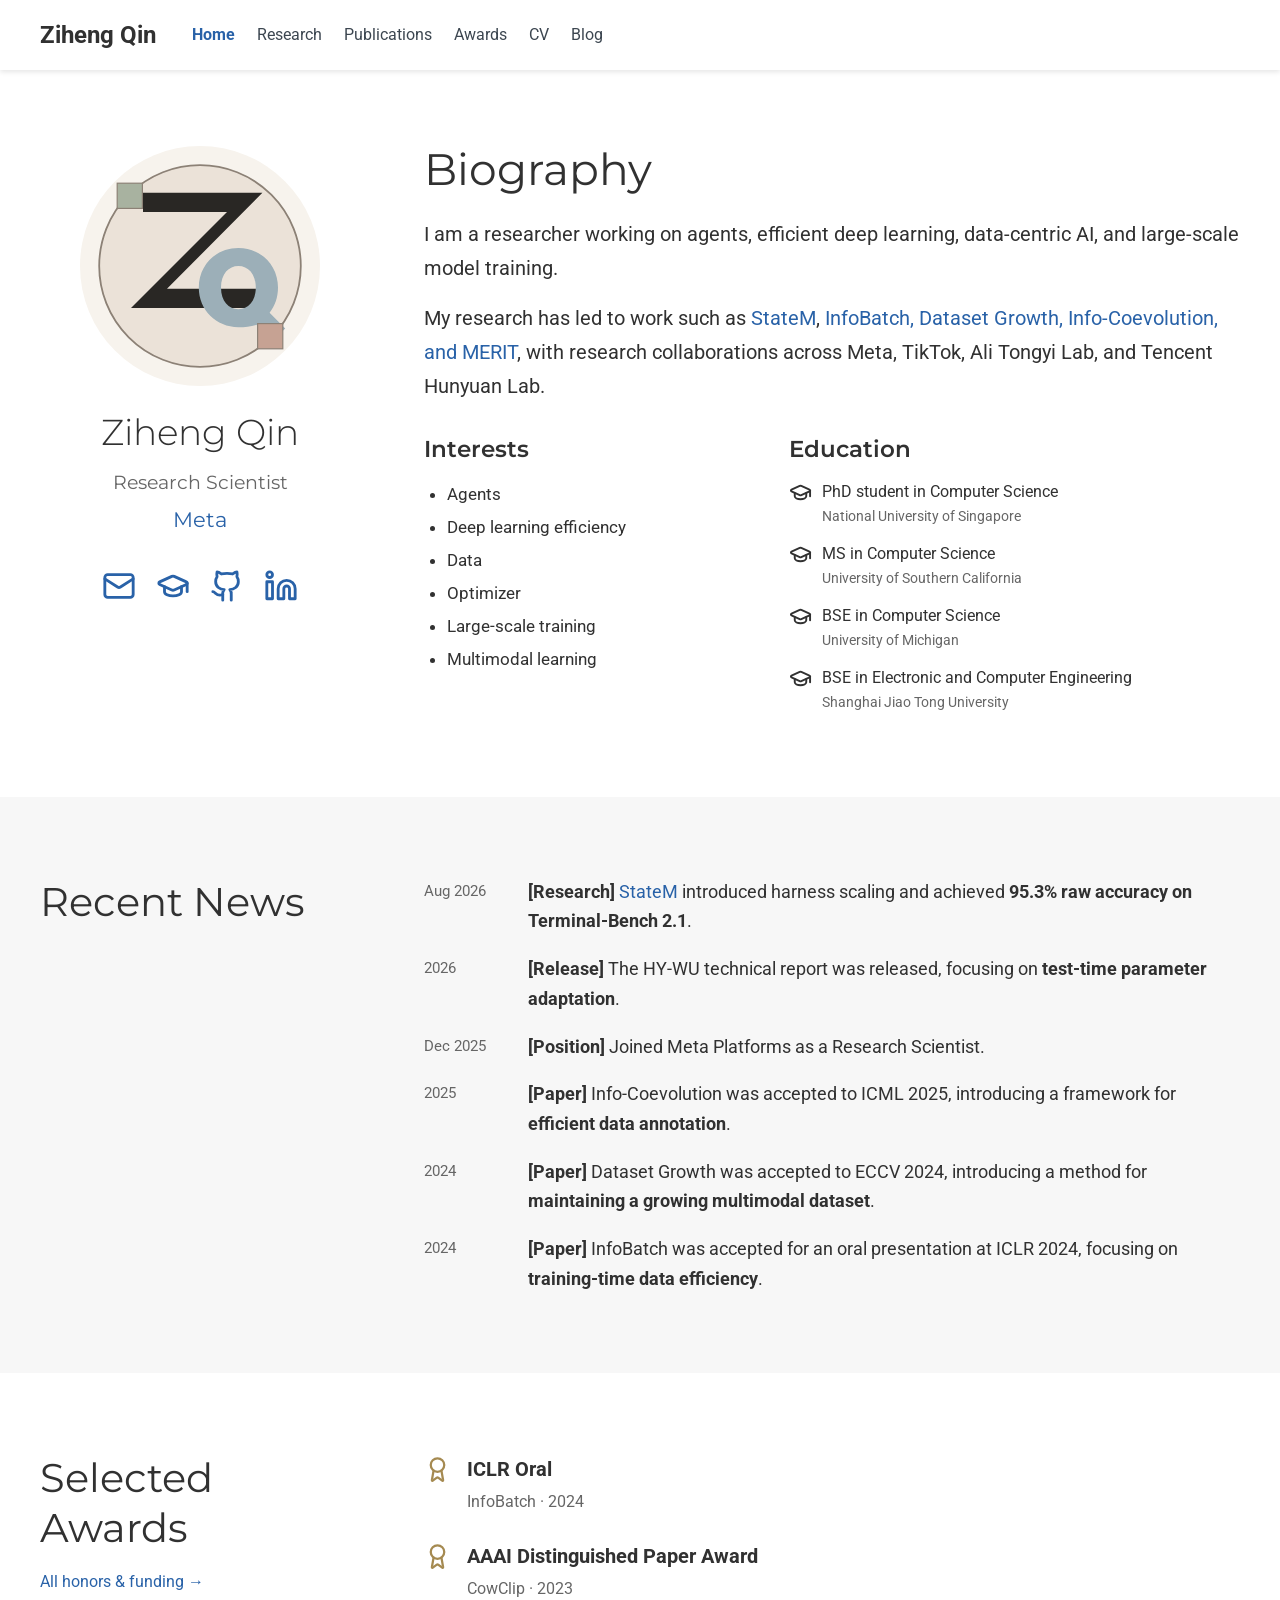
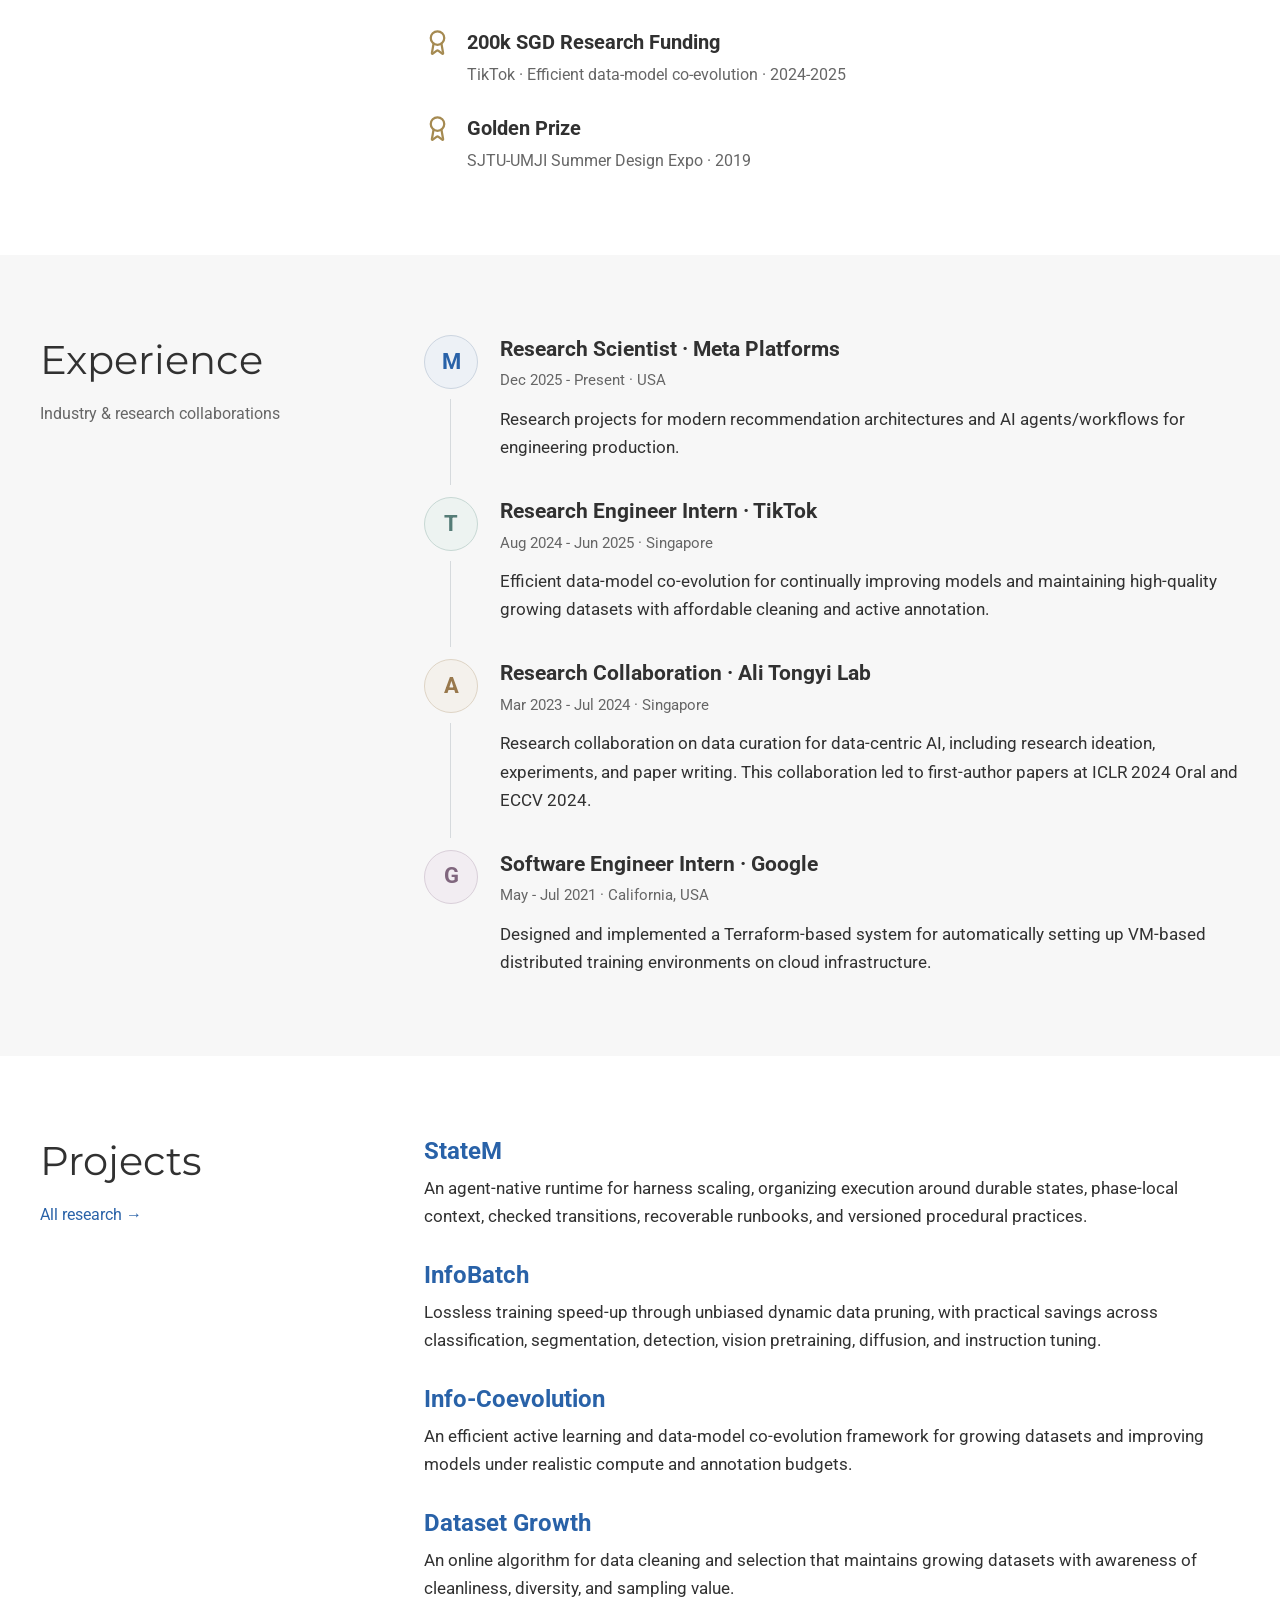
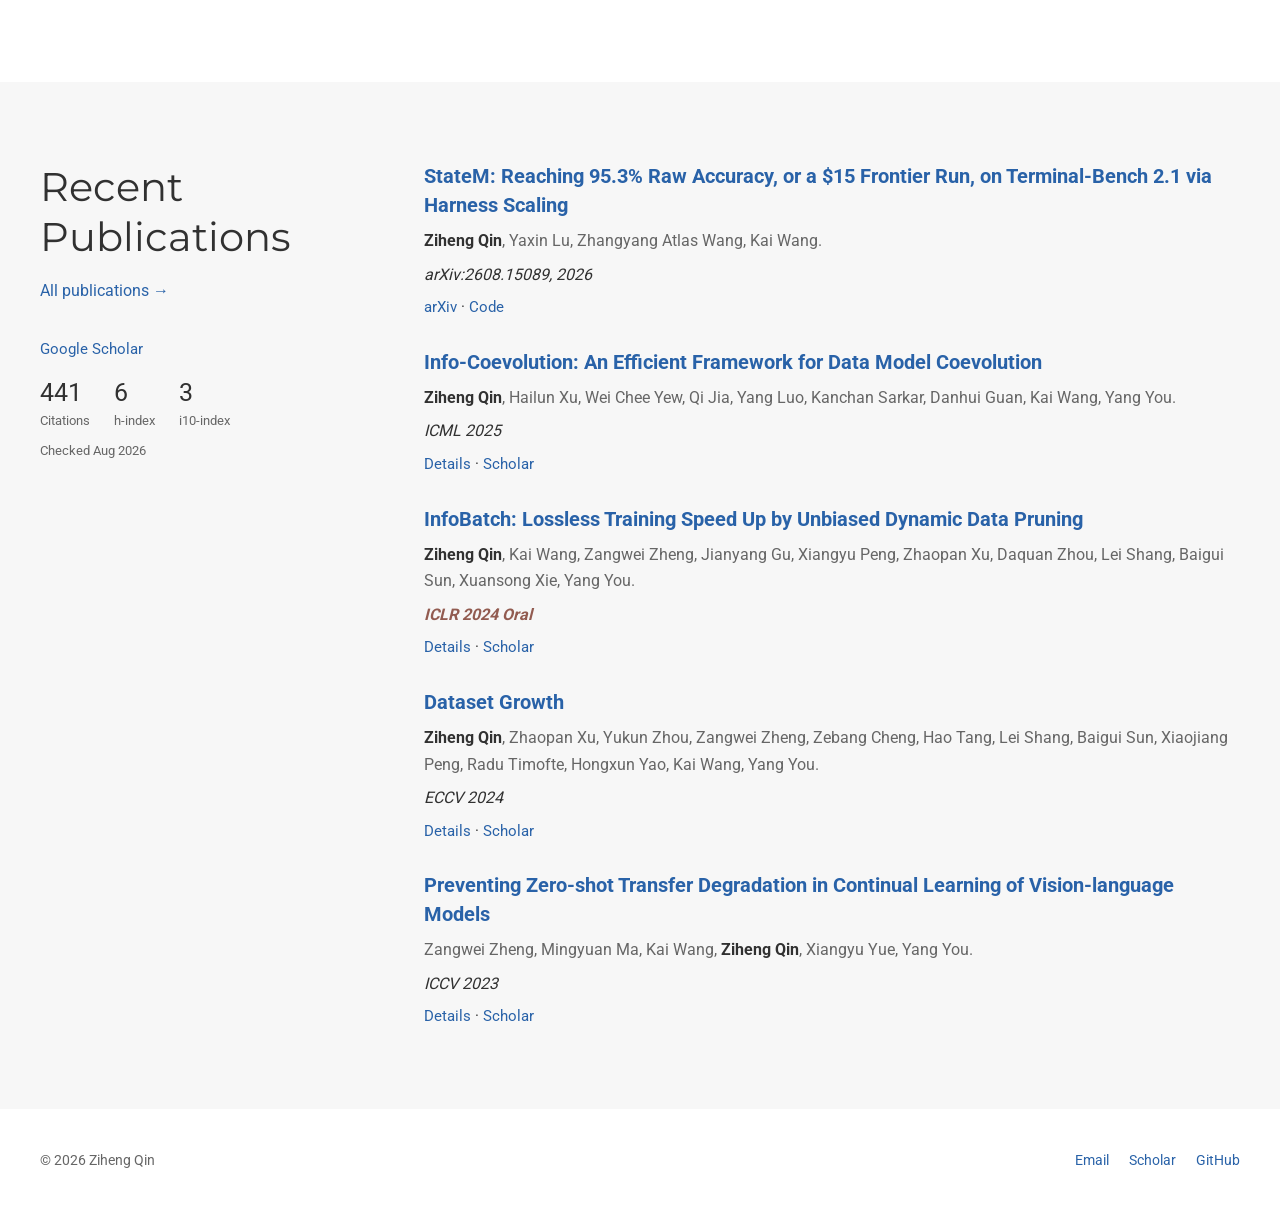
==== ziheng_qin/index.html @ ef399cf0 "Publish updated academic homepage with research, awards, and CV" ====
<!doctype html>
<html lang="en">
  <head>
    <meta charset="utf-8">
    <meta name="viewport" content="width=device-width, initial-scale=1">
    <meta name="description" content="Ziheng Qin's academic homepage: agents, efficient deep learning, data-centric AI, large-scale training, and multimodal learning.">
    <title>Ziheng Qin | Academic Homepage</title>
    <link rel="stylesheet" href="styles/site.css">
  </head>
  <body>
    <!-- Lucide 0.468.0 icons, ISC license: assets/icons/LICENSE. -->
    <svg class="icon-definitions" xmlns="http://www.w3.org/2000/svg" aria-hidden="true" focusable="false">
      <defs>
        <symbol id="icon-mail" viewBox="0 0 24 24">
          <rect width="20" height="16" x="2" y="4" rx="2" />
          <path d="m22 7-8.97 5.7a1.94 1.94 0 0 1-2.06 0L2 7" />
        </symbol>
        <symbol id="icon-scholar" viewBox="0 0 24 24">
          <path d="M21.42 10.922a1 1 0 0 0-.019-1.838L12.83 5.18a2 2 0 0 0-1.66 0L2.6 9.08a1 1 0 0 0 0 1.832l8.57 3.908a2 2 0 0 0 1.66 0z" />
          <path d="M22 10v6" />
          <path d="M6 12.5V16a6 3 0 0 0 12 0v-3.5" />
        </symbol>
        <symbol id="icon-github" viewBox="0 0 24 24">
          <path d="M15 22v-4a4.8 4.8 0 0 0-1-3.5c3 0 6-2 6-5.5.08-1.25-.27-2.48-1-3.5.28-1.15.28-2.35 0-3.5 0 0-1 0-3 1.5-2.64-.5-5.36-.5-8 0C6 2 5 2 5 2c-.3 1.15-.3 2.35 0 3.5A5.403 5.403 0 0 0 4 9c0 3.5 3 5.5 6 5.5-.39.49-.68 1.05-.85 1.65-.17.6-.22 1.23-.15 1.85v4" />
          <path d="M9 18c-4.51 2-5-2-7-2" />
        </symbol>
        <symbol id="icon-linkedin" viewBox="0 0 24 24">
          <path d="M16 8a6 6 0 0 1 6 6v7h-4v-7a2 2 0 0 0-2-2 2 2 0 0 0-2 2v7h-4v-7a6 6 0 0 1 6-6z" />
          <rect width="4" height="12" x="2" y="9" />
          <circle cx="4" cy="4" r="2" />
        </symbol>
        <symbol id="icon-award" viewBox="0 0 24 24">
          <path d="m15.477 12.89 1.515 8.526a.5.5 0 0 1-.81.47l-3.58-2.687a1 1 0 0 0-1.197 0l-3.586 2.686a.5.5 0 0 1-.81-.469l1.514-8.526" />
          <circle cx="12" cy="8" r="6" />
        </symbol>
      </defs>
    </svg>
    <a class="skip-link" href="#main">Skip to content</a>
    <header class="site-header">
      <div class="site-shell header-inner">
        <a class="brand" href="index.html" aria-label="Home">
          <span class="brand-text">
            <span class="brand-name">Ziheng Qin</span>
          </span>
        </a>
        <nav class="site-nav" aria-label="Main navigation">
          <a aria-current="page" href="index.html">Home</a>
          <a href="research.html">Research</a>
          <a href="#publications">Publications</a>
          <a href="#awards">Awards</a>
          <a href="resume.html">CV</a>
          <a href="blog/index.html">Blog</a>
        </nav>
      </div>
    </header>

    <main id="main" class="academic-home">
      <section id="about" class="site-shell about-grid" aria-labelledby="bio-title">
      <aside class="profile-card" aria-label="Profile">
        <figure class="profile-photo">
          <img src="assets/profile-placeholder.svg" alt="Ziheng Qin initials" width="240" height="240">
        </figure>
        <h1>Ziheng Qin</h1>
        <p class="profile-role">Research Scientist</p>
        <p class="profile-affiliation">Meta</p>
        <ul class="social-links" aria-label="Profile links">
          <li><a href="mailto:henryqin1997@gmail.com" aria-label="Email"><svg class="icon" aria-hidden="true" focusable="false"><use href="#icon-mail"></use></svg><span class="link-tooltip">Email</span></a></li>
          <li><a href="https://scholar.google.com/citations?user=I04VhPMAAAAJ&hl=en" aria-label="Google Scholar"><svg class="icon" aria-hidden="true" focusable="false"><use href="#icon-scholar"></use></svg><span class="link-tooltip">Google Scholar</span></a></li>
          <li><a href="https://github.com/henryqin1997" aria-label="GitHub"><svg class="icon" aria-hidden="true" focusable="false"><use href="#icon-github"></use></svg><span class="link-tooltip">GitHub</span></a></li>
          <li><a href="https://www.linkedin.com/in/ziheng-qin-635551184/" aria-label="LinkedIn"><svg class="icon" aria-hidden="true" focusable="false"><use href="#icon-linkedin"></use></svg><span class="link-tooltip">LinkedIn</span></a></li>
        </ul>
      </aside>
        <div class="biography">
          <h2 id="bio-title">Biography</h2>
          <!-- TODO: Ziheng will rewrite this biography in his own words. -->
          <p>I am a researcher working on agents, efficient deep learning, data-centric AI, and large-scale model training.</p>
          <p>My research has led to work such as <a href="https://arxiv.org/abs/2608.15089">StateM</a>, <a href="research.html#projects">InfoBatch, Dataset Growth, Info-Coevolution, and MERIT</a>, with research collaborations across Meta, TikTok, Ali Tongyi Lab, and Tencent Hunyuan Lab.</p>
          <div class="bio-details">
            <section aria-labelledby="interests-title">
              <h3 id="interests-title">Interests</h3>
              <ul class="interest-list">
                <li>Agents</li>
                <li>Deep learning efficiency</li>
                <li>Data</li>
                <li>Optimizer</li>
                <li>Large-scale training</li>
                <li>Multimodal learning</li>
              </ul>
            </section>
            <section aria-labelledby="education-title">
              <h3 id="education-title">Education</h3>
              <ul class="education-list">
                <li><svg class="icon" aria-hidden="true" focusable="false"><use href="#icon-scholar"></use></svg><div>PhD student in Computer Science<span>National University of Singapore</span></div></li>
                <li><svg class="icon" aria-hidden="true" focusable="false"><use href="#icon-scholar"></use></svg><div>MS in Computer Science<span>University of Southern California</span></div></li>
                <li><svg class="icon" aria-hidden="true" focusable="false"><use href="#icon-scholar"></use></svg><div>BSE in Computer Science<span>University of Michigan</span></div></li>
                <li><svg class="icon" aria-hidden="true" focusable="false"><use href="#icon-scholar"></use></svg><div>BSE in Electronic and Computer Engineering<span>Shanghai Jiao Tong University</span></div></li>
              </ul>
            </section>
          </div>
        </div>
      </section>

      <section id="news" class="home-section" aria-labelledby="news-title">
        <div class="site-shell section-grid">
          <div class="section-heading"><h2 id="news-title">Recent News</h2></div>
          <ul class="news-list">
            <li>
              <span class="list-date">Aug 2026</span>
              <span><strong>[Research]</strong> <a href="https://arxiv.org/abs/2608.15089">StateM</a> introduced harness scaling and achieved <strong>95.3% raw accuracy on Terminal-Bench 2.1</strong>.</span>
            </li>
            <li>
              <span class="list-date">2026</span>
              <span><strong>[Release]</strong> The HY-WU technical report was released, focusing on <strong>test-time parameter adaptation</strong>.</span>
            </li>
            <li>
              <span class="list-date">Dec 2025</span>
              <span><strong>[Position]</strong> Joined Meta Platforms as a Research Scientist.</span>
            </li>
            <li>
              <span class="list-date">2025</span>
              <span><strong>[Paper]</strong> Info-Coevolution was accepted to ICML 2025, introducing a framework for <strong>efficient data annotation</strong>.</span>
            </li>
            <li>
              <span class="list-date">2024</span>
              <span><strong>[Paper]</strong> Dataset Growth was accepted to ECCV 2024, introducing a method for <strong>maintaining a growing multimodal dataset</strong>.</span>
            </li>
            <li>
              <span class="list-date">2024</span>
              <span><strong>[Paper]</strong> InfoBatch was accepted for an oral presentation at ICLR 2024, focusing on <strong>training-time data efficiency</strong>.</span>
            </li>
          </ul>
        </div>
      </section>

      <section id="awards" class="home-section" aria-labelledby="awards-title">
        <div class="site-shell section-grid">
          <div class="section-heading">
            <h2 id="awards-title">Selected Awards</h2>
            <p><a href="resume.html#awards">All honors &amp; funding &rarr;</a></p>
          </div>
          <ul class="academic-awards">
            <li><svg class="icon" aria-hidden="true" focusable="false"><use href="#icon-award"></use></svg><div><strong>ICLR Oral</strong><p>InfoBatch · 2024</p></div></li>
            <li><svg class="icon" aria-hidden="true" focusable="false"><use href="#icon-award"></use></svg><div><strong>AAAI Distinguished Paper Award</strong><p>CowClip · 2023</p></div></li>
            <li><svg class="icon" aria-hidden="true" focusable="false"><use href="#icon-award"></use></svg><div><strong>200k SGD Research Funding</strong><p>TikTok · Efficient data-model co-evolution · 2024-2025</p></div></li>
            <li><svg class="icon" aria-hidden="true" focusable="false"><use href="#icon-award"></use></svg><div><strong>Golden Prize</strong><p>SJTU-UMJI Summer Design Expo · 2019</p></div></li>
          </ul>
        </div>
      </section>

      <section id="experience" class="home-section" aria-labelledby="experience-title">
        <div class="site-shell section-grid">
          <div class="section-heading">
            <h2 id="experience-title">Experience</h2>
            <p>Industry &amp; research collaborations</p>
          </div>
          <div class="experience-list">
          <div class="experience-row">
            <div class="org-mark" aria-hidden="true">M</div>
            <div>
              <h3>Research Scientist · Meta Platforms</h3>
              <p class="experience-meta">Dec 2025 - Present · USA</p>
              <p>Research projects for modern recommendation architectures and AI agents/workflows for engineering production.</p>
            </div>
          </div>
          <div class="experience-row">
            <div class="org-mark" aria-hidden="true">T</div>
            <div>
              <h3>Research Engineer Intern · TikTok</h3>
              <p class="experience-meta">Aug 2024 - Jun 2025 · Singapore</p>
              <p>Efficient data-model co-evolution for continually improving models and maintaining high-quality growing datasets with affordable cleaning and active annotation.</p>
            </div>
          </div>
          <div class="experience-row">
            <div class="org-mark" aria-hidden="true">A</div>
            <div>
              <h3>Research Collaboration · Ali Tongyi Lab</h3>
              <p class="experience-meta">Mar 2023 - Jul 2024 · Singapore</p>
              <p>Research collaboration on data curation for data-centric AI, including research ideation, experiments, and paper writing. This collaboration led to first-author papers at ICLR 2024 Oral and ECCV 2024.</p>
            </div>
          </div>
          <div class="experience-row">
            <div class="org-mark" aria-hidden="true">G</div>
            <div>
              <h3>Software Engineer Intern · Google</h3>
              <p class="experience-meta">May - Jul 2021 · California, USA</p>
              <p>Designed and implemented a Terraform-based system for automatically setting up VM-based distributed training environments on cloud infrastructure.</p>
            </div>
          </div>
          </div>
        </div>
      </section>

      <section id="projects" class="home-section" aria-labelledby="projects-title">
        <div class="site-shell section-grid">
          <div class="section-heading">
            <h2 id="projects-title">Projects</h2>
            <p><a href="research.html#projects">All research &rarr;</a></p>
          </div>
          <div class="project-grid">
            <article class="project-row">
              <h3><a href="https://arxiv.org/abs/2608.15089">StateM</a></h3>
              <p>An agent-native runtime for harness scaling, organizing execution around durable states, phase-local context, checked transitions, recoverable runbooks, and versioned procedural practices.</p>
            </article>
            <article class="project-row">
              <h3><a href="research.html#projects">InfoBatch</a></h3>
              <p>Lossless training speed-up through unbiased dynamic data pruning, with practical savings across classification, segmentation, detection, vision pretraining, diffusion, and instruction tuning.</p>
            </article>
            <article class="project-row">
              <h3><a href="research.html#projects">Info-Coevolution</a></h3>
              <p>An efficient active learning and data-model co-evolution framework for growing datasets and improving models under realistic compute and annotation budgets.</p>
            </article>
            <article class="project-row">
              <h3><a href="research.html#projects">Dataset Growth</a></h3>
              <p>An online algorithm for data cleaning and selection that maintains growing datasets with awareness of cleanliness, diversity, and sampling value.</p>
            </article>
          </div>
        </div>
      </section>

      <section id="publications" class="home-section" aria-labelledby="publications-title">
        <div class="site-shell section-grid">
          <div class="section-heading">
            <h2 id="publications-title">Recent Publications</h2>
            <p><a href="research.html#publications">All publications &rarr;</a></p>
            <div class="scholar-summary" aria-label="Google Scholar metrics checked August 2026">
              <a href="https://scholar.google.com/citations?user=I04VhPMAAAAJ&hl=en">Google Scholar</a>
              <dl><div><dt>Citations</dt><dd>441</dd></div><div><dt>h-index</dt><dd>6</dd></div><div><dt>i10-index</dt><dd>3</dd></div></dl>
              <small>Checked Aug 2026</small>
            </div>
          </div>
          <div class="publication-list">
          <article class="academic-publication">
            <h3><a href="https://arxiv.org/abs/2608.15089">StateM: Reaching 95.3% Raw Accuracy, or a $15 Frontier Run, on Terminal-Bench 2.1 via Harness Scaling</a></h3>
            <p><strong>Ziheng Qin</strong>, Yaxin Lu, Zhangyang Atlas Wang, Kai Wang.</p>
            <span class="publication-venue">arXiv:2608.15089, 2026</span>
            <p class="publication-links"><a href="https://arxiv.org/abs/2608.15089">arXiv</a> · <a href="https://github.com/henryqin1997/statem">Code</a></p>
          </article>
          <article class="academic-publication">
            <h3><a href="research.html#publications">Info-Coevolution: An Efficient Framework for Data Model Coevolution</a></h3>
            <p><strong>Ziheng Qin</strong>, Hailun Xu, Wei Chee Yew, Qi Jia, Yang Luo, Kanchan Sarkar, Danhui Guan, Kai Wang, Yang You.</p>
            <span class="publication-venue">ICML 2025</span>
            <p class="publication-links"><a href="research.html#publications">Details</a> · <a href="https://scholar.google.com/citations?view_op=view_citation&hl=en&user=I04VhPMAAAAJ&citation_for_view=I04VhPMAAAAJ:L8Ckcad2t8MC">Scholar</a></p>
          </article>
          <article class="academic-publication">
            <h3><a href="research.html#publications">InfoBatch: Lossless Training Speed Up by Unbiased Dynamic Data Pruning</a></h3>
            <p><strong>Ziheng Qin</strong>, Kai Wang, Zangwei Zheng, Jianyang Gu, Xiangyu Peng, Zhaopan Xu, Daquan Zhou, Lei Shang, Baigui Sun, Xuansong Xie, Yang You.</p>
            <span class="publication-venue venue-highlight">ICLR 2024 Oral</span>
            <p class="publication-links"><a href="research.html#publications">Details</a> · <a href="https://scholar.google.com/citations?view_op=view_citation&hl=en&user=I04VhPMAAAAJ&citation_for_view=I04VhPMAAAAJ:d1gkVwhDpl0C">Scholar</a></p>
          </article>
          <article class="academic-publication">
            <h3><a href="research.html#publications">Dataset Growth</a></h3>
            <p><strong>Ziheng Qin</strong>, Zhaopan Xu, Yukun Zhou, Zangwei Zheng, Zebang Cheng, Hao Tang, Lei Shang, Baigui Sun, Xiaojiang Peng, Radu Timofte, Hongxun Yao, Kai Wang, Yang You.</p>
            <span class="publication-venue">ECCV 2024</span>
            <p class="publication-links"><a href="research.html#publications">Details</a> · <a href="https://scholar.google.com/citations?view_op=view_citation&hl=en&user=I04VhPMAAAAJ&citation_for_view=I04VhPMAAAAJ:ULOm3_A8WrAC">Scholar</a></p>
          </article>
          <article class="academic-publication">
            <h3><a href="research.html#publications">Preventing Zero-shot Transfer Degradation in Continual Learning of Vision-language Models</a></h3>
            <p>Zangwei Zheng, Mingyuan Ma, Kai Wang, <strong>Ziheng Qin</strong>, Xiangyu Yue, Yang You.</p>
            <span class="publication-venue">ICCV 2023</span>
            <p class="publication-links"><a href="research.html#publications">Details</a> · <a href="https://scholar.google.com/citations?view_op=view_citation&hl=en&user=I04VhPMAAAAJ&citation_for_view=I04VhPMAAAAJ:u-x6o8ySG0sC">Scholar</a></p>
          </article>
          </div>
        </div>
      </section>

    </main>

    <footer class="site-footer">
      <div class="site-shell footer-inner">
        <span>© 2026 Ziheng Qin</span>
        <span class="footer-links">
          <a href="mailto:henryqin1997@gmail.com">Email</a>
          <a href="https://scholar.google.com/citations?user=I04VhPMAAAAJ&hl=en">Scholar</a>
          <a href="https://github.com/henryqin1997">GitHub</a>
        </span>
      </div>
    </footer>
  </body>
</html>
---- ziheng_qin/styles/site.css ----
@font-face {
  font-family: Montserrat;
  font-style: normal;
  font-weight: 300;
  font-display: swap;
  src: url("../assets/fonts/montserrat-light.ttf") format("truetype");
}

@font-face {
  font-family: Montserrat;
  font-style: normal;
  font-weight: 400;
  font-display: swap;
  src: url("../assets/fonts/montserrat-regular.ttf") format("truetype");
}

@font-face {
  font-family: Montserrat;
  font-style: normal;
  font-weight: 600 700;
  font-display: swap;
  src: url("../assets/fonts/montserrat-semibold.ttf") format("truetype");
}

@font-face {
  font-family: Roboto;
  font-style: normal;
  font-weight: 400;
  font-display: swap;
  src: url("../assets/fonts/roboto-regular.ttf") format("truetype");
}

@font-face {
  font-family: Roboto;
  font-style: normal;
  font-weight: 600 700;
  font-display: swap;
  src: url("../assets/fonts/roboto-bold.ttf") format("truetype");
}

:root {
  color-scheme: light;
  --white: #ffffff;
  --paper: #f7f7f7;
  --paper-deep: #eeeeee;
  --ink: #313131;
  --muted: #666666;
  --link: #2962a8;
  --link-hover: #174a89;
  --line: #e2e4e7;
  --line-strong: #bdc2c8;
  --sage: #a8b2a0;
  --clay: #c6a293;
  --blue: #9cafb8;
  --mauve: #b8a2aa;
  --ochre: #a58a51;
  --max-width: 1200px;
  --aside-width: 320px;
  --column-gap: 64px;
  --radius: 4px;
}

* { box-sizing: border-box; }

html {
  scroll-behavior: smooth;
  scroll-padding-top: 100px;
}

body {
  margin: 0;
  min-height: 100vh;
  background: var(--white);
  color: var(--ink);
  font-family: Roboto, Arial, "PingFang SC", "Microsoft YaHei", sans-serif;
  font-size: 18px;
  line-height: 1.65;
  letter-spacing: 0;
}

a {
  color: var(--link);
  text-decoration: none;
  text-underline-offset: 0.18em;
}

a:hover { color: var(--link-hover); text-decoration: underline; }
a:focus-visible { outline: 2px solid var(--link); outline-offset: 5px; }
img { display: block; max-width: 100%; }
p, figure { margin: 0; }
h1, h2, h3 { margin: 0; line-height: 1.25; }
h1, h2 { font-family: Montserrat, Arial, sans-serif; font-weight: 400; }
h1 { font-size: 44px; }
h2 { font-size: 34px; }
h3 { font-size: 21px; font-weight: 700; }
p + p { margin-top: 16px; }
main, section, article, aside, .stack, .section-heading { min-width: 0; }
h1, h2, h3, p, li, a { overflow-wrap: break-word; }

.site-shell {
  width: min(calc(100% - 64px), var(--max-width));
  margin-inline: auto;
}

.skip-link {
  position: fixed;
  left: 16px;
  top: -100px;
  z-index: 20;
  padding: 8px 14px;
  background: var(--link);
  color: var(--white);
}

.skip-link:focus { top: 12px; color: var(--white); }

.site-header {
  position: sticky;
  top: 0;
  z-index: 10;
  background: var(--white);
  box-shadow: 0 2px 5px rgb(0 0 0 / 10%);
}

.header-inner {
  display: flex;
  align-items: center;
  gap: 36px;
  min-height: 70px;
}

.brand { flex-shrink: 0; color: var(--ink); line-height: 1.2; }
.brand:hover { color: var(--ink); text-decoration: none; }
.brand-name { font-size: 24px; font-weight: 700; }

.site-nav {
  display: flex;
  flex-wrap: wrap;
  align-items: center;
  gap: 4px 22px;
}

.site-nav a {
  display: inline-flex;
  align-items: center;
  min-height: 44px;
  color: #3c4650;
  font-size: 16px;
}

.site-nav a:hover, .site-nav a[aria-current="page"] { color: var(--link); }
.site-nav a[aria-current="page"] { font-weight: 700; }

.about-grid, .section-grid {
  display: grid;
  grid-template-columns: var(--aside-width) minmax(0, 1fr);
  gap: var(--column-gap);
  align-items: start;
}

.about-grid { padding-block: 72px 84px; }
.profile-card { text-align: center; padding-top: 4px; }

.profile-photo {
  width: 240px;
  max-width: 100%;
  aspect-ratio: 1;
  margin: 0 auto 24px;
  border-radius: 50%;
  overflow: hidden;
}

.profile-photo img { width: 100%; height: 100%; object-fit: cover; }
.profile-card h1 { font-size: 36px; font-weight: 300; }
.profile-role { margin-top: 12px; font-family: Montserrat, Arial, sans-serif; font-size: 19px; color: var(--muted); }
.profile-affiliation { margin-top: 5px; font-family: Montserrat, Arial, sans-serif; font-size: 21px; color: var(--link); }

.social-links, .profile-links {
  display: flex;
  flex-wrap: wrap;
  gap: 10px;
  padding: 0;
  list-style: none;
}

.social-links { justify-content: center; margin: 26px 0 0; }
.social-links a { position: relative; display: grid; place-items: center; width: 44px; height: 44px; }
.icon-definitions { position: absolute; width: 0; height: 0; overflow: hidden; }
.icon { display: inline-block; width: 24px; height: 24px; flex: 0 0 auto; fill: none; stroke: currentColor; stroke-width: 2; stroke-linecap: round; stroke-linejoin: round; }
.social-links .icon { width: 34px; height: 34px; }

.link-tooltip {
  position: absolute;
  top: calc(100% + 6px);
  left: 50%;
  transform: translateX(-50%);
  padding: 4px 8px;
  border-radius: 3px;
  background: var(--ink);
  color: var(--white);
  font-size: 12px;
  white-space: nowrap;
  opacity: 0;
  visibility: hidden;
  pointer-events: none;
}

.social-links a:hover .link-tooltip, .social-links a:focus-visible .link-tooltip { opacity: 1; visibility: visible; }
.biography > h2 { font-size: 44px; margin-bottom: 20px; }
.biography > p { font-size: 20px; line-height: 1.7; }

.bio-details {
  display: grid;
  grid-template-columns: minmax(0, 0.85fr) minmax(0, 1.15fr);
  gap: 32px;
  margin-top: 32px;
}

.bio-details h3 { font-family: Montserrat, Arial, sans-serif; font-size: 23px; font-weight: 600; margin-bottom: 16px; }
.interest-list { margin: 0; padding-left: 23px; font-size: 17px; }
.interest-list li + li { margin-top: 5px; }
.education-list { display: grid; gap: 15px; margin: 0; padding: 0; list-style: none; }
.education-list li { display: flex; align-items: start; gap: 10px; font-size: 16px; line-height: 1.5; }
.education-list .icon { margin-top: 1px; width: 23px; height: 23px; }
.education-list div > span { display: block; color: var(--muted); font-size: 14px; margin-top: 2px; }

.home-section { padding-block: 80px; }
.home-section:nth-of-type(even) { background: var(--paper); }
.section-heading h2 { max-width: 320px; font-size: 40px; }
.section-heading > p { font-size: 16px; margin-top: 16px; color: var(--muted); }

.news-list { display: grid; gap: 18px; margin: 0; padding: 0; list-style: none; }
.news-list li { display: grid; grid-template-columns: 88px minmax(0, 1fr); gap: 16px; }
.list-date { padding-top: 2px; color: var(--muted); font-size: 15px; font-variant-numeric: tabular-nums; }

.academic-awards { display: grid; gap: 24px; margin: 0; padding: 0; list-style: none; }
.academic-awards li { display: flex; align-items: start; gap: 16px; }
.academic-awards .icon { color: var(--ochre); width: 27px; height: 27px; margin-top: 3px; }
.academic-awards strong { font-size: 20px; }
.academic-awards p { margin-top: 3px; color: var(--muted); font-size: 16px; }

.experience-list { display: grid; gap: 36px; }
.experience-row { position: relative; display: grid; grid-template-columns: 54px minmax(0, 1fr); gap: 22px; }
.experience-row:not(:last-child)::after { content: ""; position: absolute; top: 64px; left: 26px; bottom: -24px; width: 1px; background: #d6dadd; }
.org-mark { display: grid; place-items: center; width: 54px; height: 54px; border-radius: 50%; border: 1px solid #ccd5e0; background: #edf1f6; color: var(--link); font-size: 22px; font-weight: 700; }
.experience-row:nth-child(2) .org-mark { color: #557c77; border-color: #c7d8d4; background: #edf3f1; }
.experience-row:nth-child(3) .org-mark { color: #98784c; border-color: #ded4c5; background: #f4f1ec; }
.experience-row:nth-child(4) .org-mark { color: #80667e; border-color: #d9cfd9; background: #f2edf2; }
.experience-row h3 { font-size: 21px; line-height: 1.4; }
.experience-meta { margin-top: 4px; margin-bottom: 12px; color: var(--muted); font-size: 15px; }
.experience-meta + p { margin-top: 0; font-size: 17px; }

.project-grid { display: grid; gap: 30px; }
.project-row h3 { font-size: 24px; margin-bottom: 8px; }
.project-row p { font-size: 17px; }
.publication-list { display: grid; gap: 28px; }
.academic-publication h3, .publication h3 { font-size: 20px; line-height: 1.45; margin-bottom: 8px; }
.academic-publication > p:not(.publication-links) { color: var(--muted); font-size: 16px; }
.academic-publication > p strong { color: var(--ink); }
.publication-venue { display: inline-block; margin-top: 7px; font-size: 16px; font-style: italic; }
.venue-highlight { color: #925b50; font-weight: 700; }
.publication-links { margin-top: 7px; font-size: 15px; }
.scholar-summary { margin-top: 32px; color: var(--muted); font-size: 15px; }
.scholar-summary dl { display: flex; gap: 24px; margin: 14px 0 6px; }
.scholar-summary dl > div { display: flex; flex-direction: column-reverse; }
.scholar-summary dd { margin: 0; color: var(--ink); font-size: 25px; line-height: 1.4; }
.scholar-summary dt, .scholar-summary small { font-size: 13px; }
.blog-preview time { color: var(--muted); font-size: 14px; }
.blog-preview h3 { margin-top: 10px; font-size: 23px; line-height: 1.5; }

.profile-links { margin: 22px 0 0; gap: 8px 22px; font-size: 16px; }
.profile-links a { display: inline-flex; align-items: center; min-height: 36px; }
.page-head { padding: 64px 0 48px; }
.page-head h1 { max-width: 850px; }
.eyebrow { margin: 0 0 14px; color: var(--muted); font-size: 15px; }
.lead { max-width: 820px; margin-top: 22px; color: var(--muted); font-size: 19px; }
.band { padding: 48px 0 72px; border-top: 1px solid var(--line); }
.two-column { display: grid; grid-template-columns: 240px minmax(0, 1fr); align-items: start; gap: 64px; }
.toc { position: sticky; top: 102px; padding-left: 18px; border-left: 2px solid var(--line); font-size: 16px; }
.toc strong { display: block; margin-bottom: 12px; }
.toc a { display: block; padding: 6px 0; }
.stack { display: grid; gap: 48px; }
.cv-block > h2 { margin-bottom: 20px; }
.cv-block > p { margin-top: 14px; }
.cv-row { display: grid; grid-template-columns: 136px minmax(0, 1fr); gap: 24px; padding: 22px 0; border-top: 1px solid var(--line); }
.cv-row:first-of-type { border-top: 0; padding-top: 0; }
.cv-row .date { color: var(--muted); font-size: 15px; }
.cv-row h3 { margin-bottom: 7px; line-height: 1.4; }
.cv-row p { font-size: 17px; }
.role-note { color: var(--muted); font-size: 15px; }
.cv-row .role-note { font-size: 15px; margin-top: 9px; }
.pill-list { display: flex; flex-wrap: wrap; gap: 8px 20px; margin: 18px 0 0; padding: 0; list-style: none; color: var(--muted); font-size: 15px; }
.pill-list li { padding-left: 12px; border-left: 3px solid var(--sage); }
.pill-list li:nth-child(3n + 2) { border-color: var(--blue); }
.pill-list li:nth-child(3n) { border-color: var(--mauve); }
.metric-grid { display: grid; grid-template-columns: repeat(3, minmax(0, 1fr)); gap: 24px; margin-top: 26px; padding-top: 22px; border-top: 1px solid var(--line); }
.metric strong { display: block; font-size: 30px; font-weight: 400; }
.metric span { color: var(--muted); font-size: 14px; }
.publication-meta { margin-top: 6px; color: var(--muted); font-size: 16px; }
.publication-note { margin-top: 8px; font-size: 15px; }

.section-head { display: grid; grid-template-columns: 240px minmax(0, 1fr); gap: 64px; margin-bottom: 28px; }
.section-label { color: var(--muted); font-size: 16px; }
.section-head p { margin-top: 12px; color: var(--muted); }
.note-grid { display: grid; gap: 26px; }
.note-link { display: grid; gap: 8px; padding-block: 0 26px; border-bottom: 1px solid var(--line); }
.note-link:last-child { border-bottom: 0; }
.note-link:hover { text-decoration: none; }
.note-link:hover h3 { text-decoration: underline; }
.note-link h3 { line-height: 1.5; }
.note-link p { color: var(--muted); font-size: 16px; }
.note-topline { display: flex; justify-content: space-between; gap: 16px; color: var(--muted); font-size: 14px; }
.swatch-row { display: flex; gap: 4px; }
.swatch-row span { width: 12px; height: 12px; background: var(--sage); }
.swatch-row span:nth-child(2) { background: var(--clay); }
.swatch-row span:nth-child(3) { background: var(--blue); }

.post-shell { max-width: 800px; }
.post { padding-block: 62px 80px; }
.post h1 { font-size: 40px; line-height: 1.35; }
.post-meta { display: flex; flex-wrap: wrap; gap: 8px 18px; margin: 20px 0 30px; color: var(--muted); font-size: 14px; }
.post-body { border-top: 1px solid var(--line); line-height: 1.85; }
.post-body h2 { margin-top: 42px; padding: 12px 0 0; border-top: 5px solid var(--sage); font-size: 28px; }
.post-body h3 { margin-top: 30px; padding-left: 12px; border-left: 4px solid var(--clay); }
.post-body p, .post-body ul, .post-body ol, .post-body blockquote, .post-body figure, .post-body pre { margin-top: 20px; }
.post-body ul, .post-body ol { padding-left: 1.4em; }
.post-body li + li { margin-top: 6px; }
.post-body blockquote { margin-inline: 0; padding: 16px 22px; border-left: 4px solid var(--blue); background: #f2f5f6; }
.post-body blockquote p:first-child, .callout p:first-child { margin-top: 0; }
.post-body code { padding: 2px 5px; background: var(--paper); font-family: ui-monospace, SFMono-Regular, Menlo, monospace; font-size: 0.9em; }
.post-body pre { max-width: 100%; overflow-x: auto; padding: 20px; border-radius: var(--radius); background: #292c30; color: #f3f4f5; }
.post-body pre code { padding: 0; background: transparent; color: inherit; }
.callout { margin-top: 24px; padding: 18px 22px; border-left: 4px solid var(--mauve); background: #f5f1f3; }

.hero { display: grid; grid-template-columns: minmax(0, 1fr) minmax(240px, 0.65fr); gap: 64px; align-items: center; padding: 80px 0; }
.hero-actions { display: flex; flex-wrap: wrap; gap: 20px; margin-top: 26px; }
.text-link { display: inline-flex; min-height: 44px; align-items: center; }
.hero-visual img { width: 100%; }
.site-footer { padding: 40px 0; color: var(--muted); font-size: 14px; }
.footer-inner { display: flex; flex-wrap: wrap; align-items: center; justify-content: space-between; gap: 16px; }
.footer-links { display: flex; flex-wrap: wrap; gap: 20px; }

@media (max-width: 1100px) {
  :root { --aside-width: 250px; --column-gap: 40px; }
  .profile-photo { width: 210px; }
  .profile-card h1 { font-size: 32px; }
  .profile-role { font-size: 17px; }
  .section-heading h2 { font-size: 34px; }
  .bio-details { grid-template-columns: minmax(0, 0.8fr) minmax(0, 1.2fr); gap: 24px; }
  .biography > p { font-size: 18px; }
  .two-column, .section-head { grid-template-columns: 190px minmax(0, 1fr); gap: 40px; }
}

@media (max-width: 820px) {
  .site-shell { width: calc(100% - 40px); }
  .header-inner { gap: 22px; }
  .brand-name { font-size: 21px; }
  .site-nav { gap: 4px 16px; }
  .site-nav a { font-size: 14px; }
  .about-grid, .section-grid, .two-column, .section-head { grid-template-columns: 1fr; gap: 32px; }
  .about-grid { padding-block: 46px 54px; }
  .profile-photo { width: 190px; margin-bottom: 20px; }
  .profile-card h1 { font-size: 34px; }
  .social-links { margin-top: 16px; }
  .biography > h2 { font-size: 36px; }
  .home-section { padding-block: 54px; }
  .section-heading h2 { max-width: none; font-size: 34px; }
  .section-heading > p { margin-top: 10px; }
  .scholar-summary { margin-top: 20px; }
  .scholar-summary dl { gap: 30px; }
  .page-head { padding-block: 46px 36px; }
  .page-head h1 { font-size: 36px; }
  .toc { position: static; }
  .cv-row { grid-template-columns: 120px minmax(0, 1fr); }
  .hero { grid-template-columns: 1fr; gap: 30px; }
  .hero-visual { max-width: 420px; }
}

@media (max-width: 600px) {
  body { font-size: 17px; }
  html { scroll-padding-top: 125px; }
  .header-inner { flex-direction: column; align-items: flex-start; gap: 3px; padding-block: 12px 6px; }
  .site-nav { display: grid; grid-template-columns: repeat(3, minmax(0, 1fr)); width: 100%; gap: 0 12px; }
  .site-nav a { min-height: 36px; }
  .bio-details { grid-template-columns: 1fr; gap: 28px; }
  .biography > h2 { font-size: 32px; }
  .biography > p { font-size: 17px; }
  .section-heading h2 { font-size: 32px; }
  .news-list { gap: 22px; }
  .news-list li { grid-template-columns: 1fr; gap: 3px; }
  .academic-awards strong { font-size: 18px; }
  .academic-awards p { font-size: 15px; }
  .experience-row { grid-template-columns: 42px minmax(0, 1fr); gap: 16px; }
  .org-mark { width: 42px; height: 42px; font-size: 18px; }
  .experience-row:not(:last-child)::after { left: 20px; top: 52px; }
  .experience-row h3 { font-size: 19px; }
  .experience-meta { font-size: 14px; }
  .experience-meta + p { font-size: 16px; }
  .academic-publication h3, .publication h3 { font-size: 19px; }
  .academic-publication > p:not(.publication-links) { font-size: 15px; }
  .page-head h1, .post h1 { font-size: 30px; }
  .cv-block > h2 { font-size: 28px; }
  .cv-row { grid-template-columns: 1fr; gap: 8px; }
  .metric-grid { gap: 16px; }
  .metric strong { font-size: 26px; }
  .metric span { font-size: 13px; }
  .post { padding-block: 40px 56px; }
  .post-body h2 { font-size: 25px; }
  .footer-inner { flex-direction: column; align-items: flex-start; }
}

@media (prefers-reduced-motion: reduce) {
  html { scroll-behavior: auto; }
}

@media print {
  .site-header, .site-footer, .skip-link, .toc { display: none; }
  .site-shell { width: 100%; }
  .two-column { display: block; }
  .page-head, .band, .home-section, .about-grid { padding-block: 20px; }
  .home-section:nth-of-type(even) { background: white; }
  .experience-row, .academic-publication, .cv-row { break-inside: avoid; }
  a { color: inherit; }
}
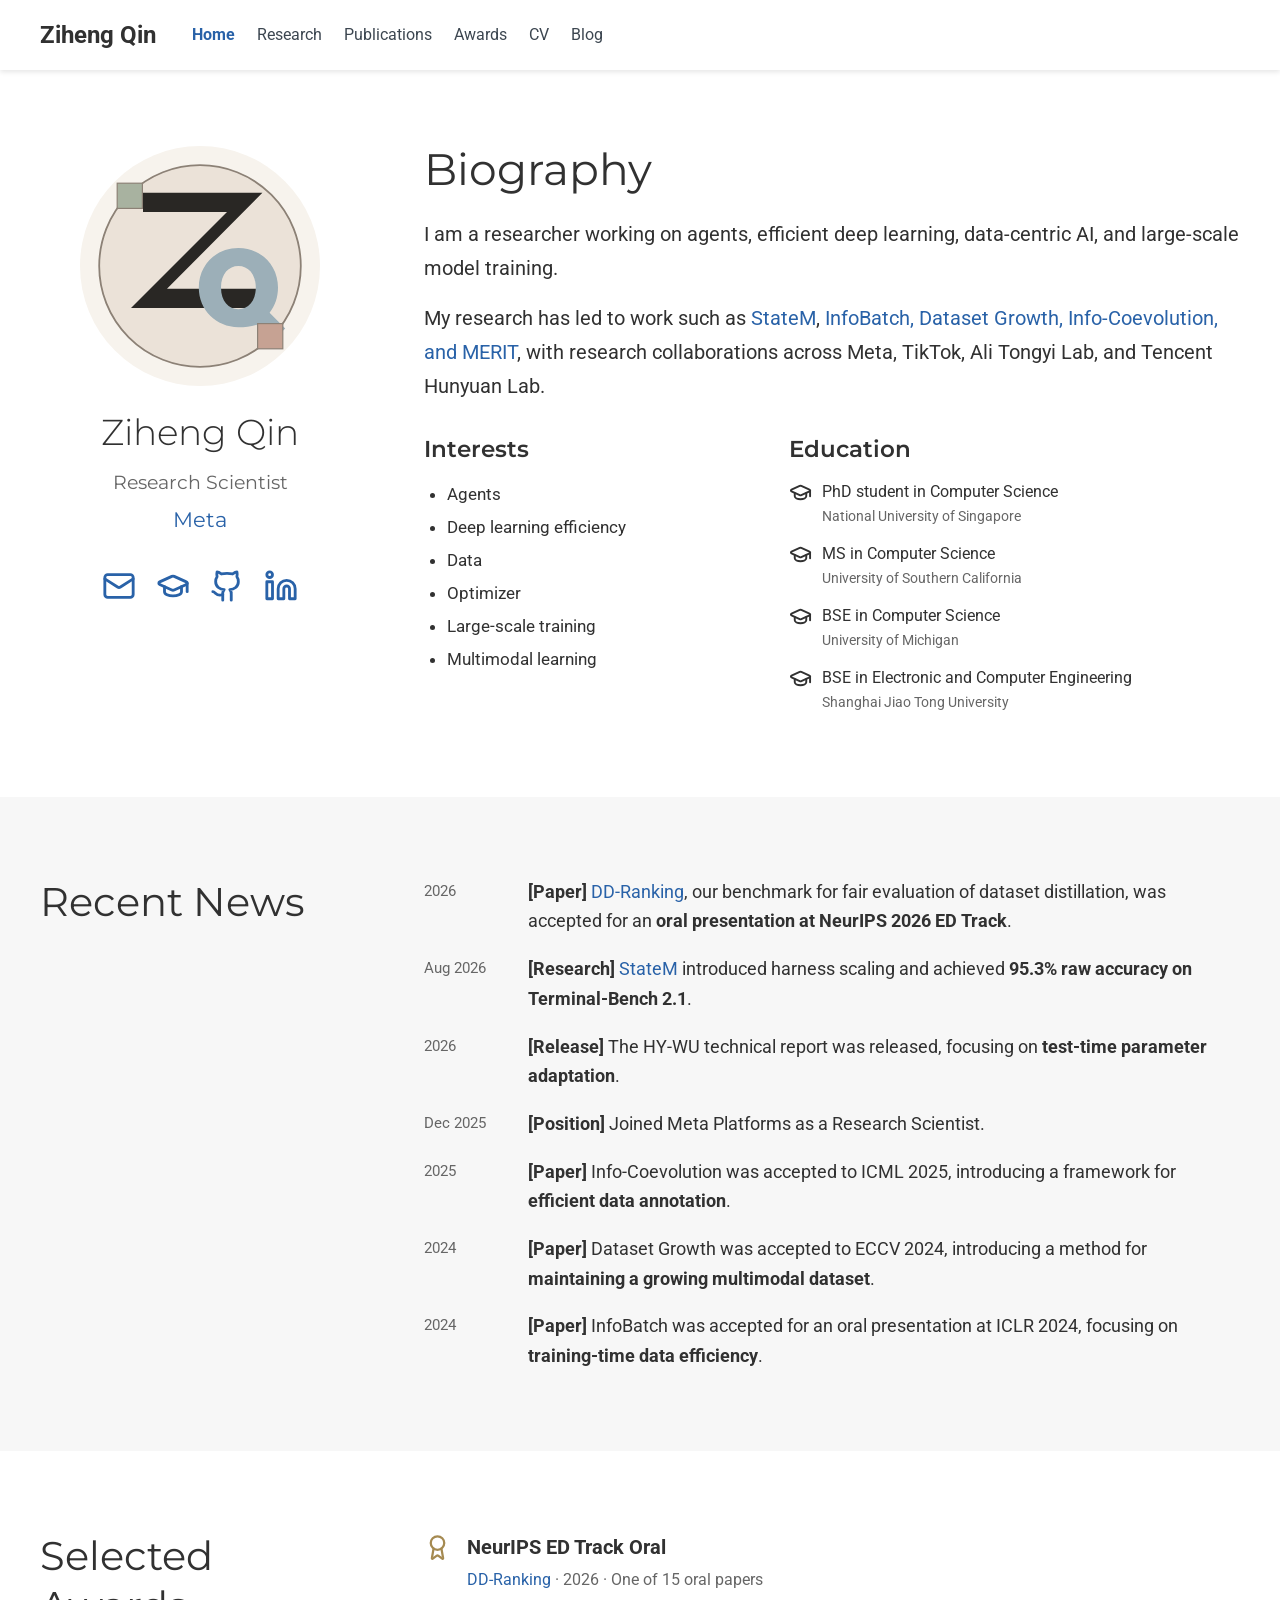
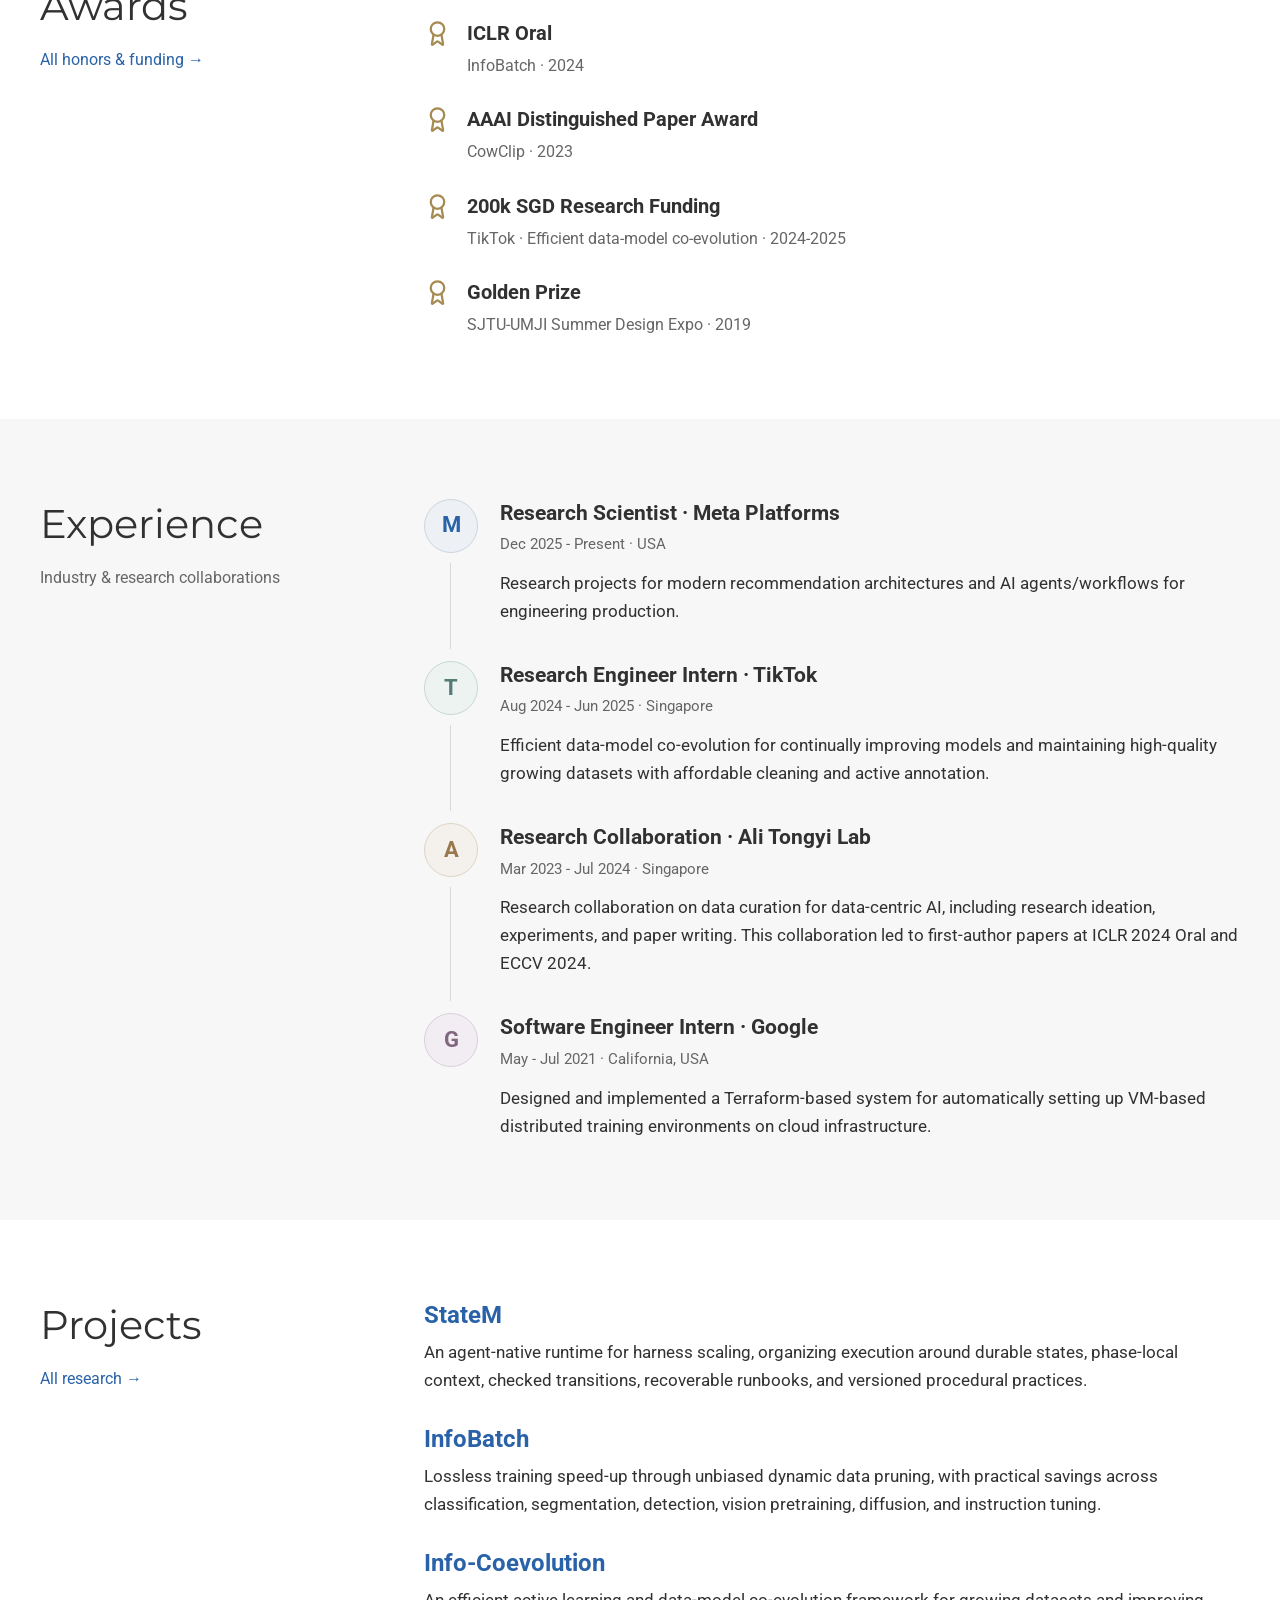
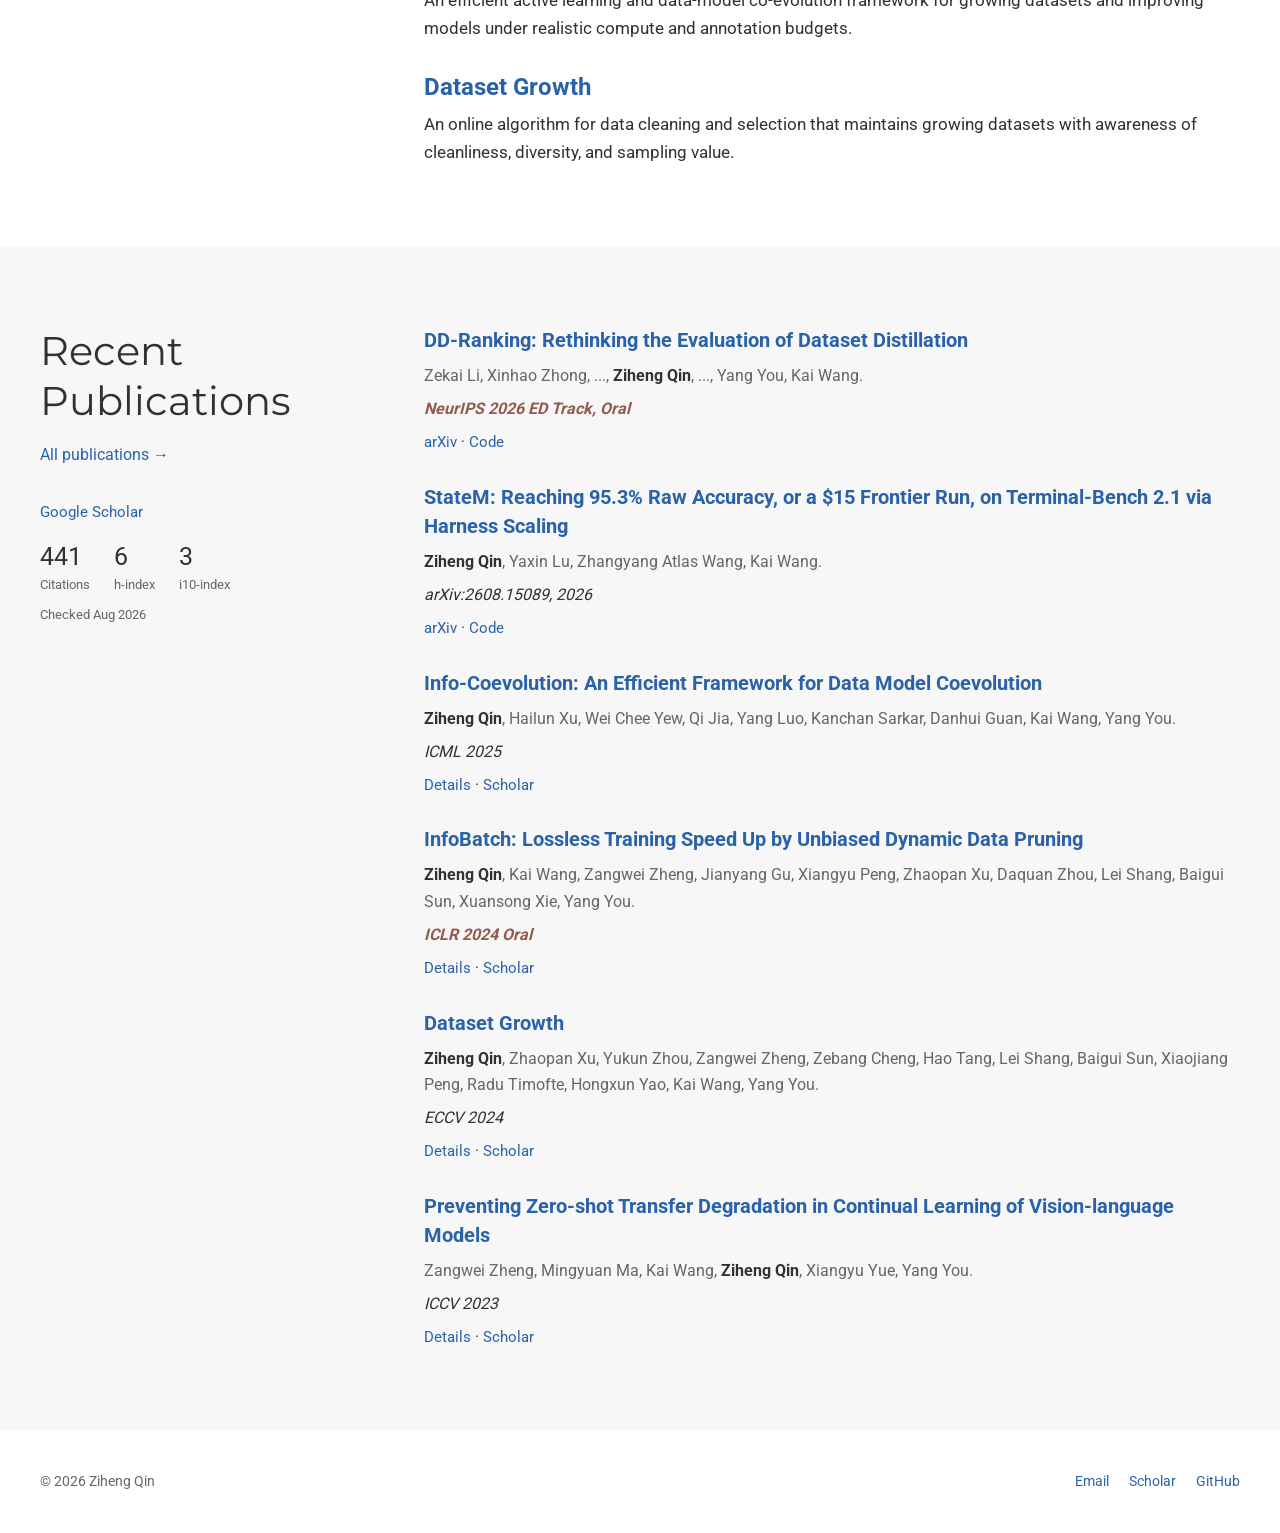
==== commit f70b381e: "Add DD-Ranking NeurIPS 2026 ED Track oral acceptance" ====
--- a/ziheng_qin/index.html
+++ b/ziheng_qin/index.html
@@ -105,6 +105,10 @@
           <div class="section-heading"><h2 id="news-title">Recent News</h2></div>
           <ul class="news-list">
             <li>
+              <span class="list-date">2026</span>
+              <span><strong>[Paper]</strong> <a href="https://arxiv.org/abs/2505.13300">DD-Ranking</a>, our benchmark for fair evaluation of dataset distillation, was accepted for an <strong>oral presentation at NeurIPS 2026 ED Track</strong>.</span>
+            </li>
+            <li>
               <span class="list-date">Aug 2026</span>
               <span><strong>[Research]</strong> <a href="https://arxiv.org/abs/2608.15089">StateM</a> introduced harness scaling and achieved <strong>95.3% raw accuracy on Terminal-Bench 2.1</strong>.</span>
             </li>
@@ -139,6 +143,7 @@
             <p><a href="resume.html#awards">All honors &amp; funding &rarr;</a></p>
           </div>
           <ul class="academic-awards">
+            <li><svg class="icon" aria-hidden="true" focusable="false"><use href="#icon-award"></use></svg><div><strong>NeurIPS ED Track Oral</strong><p><a href="https://arxiv.org/abs/2505.13300">DD-Ranking</a> · 2026 · One of 15 oral papers</p></div></li>
             <li><svg class="icon" aria-hidden="true" focusable="false"><use href="#icon-award"></use></svg><div><strong>ICLR Oral</strong><p>InfoBatch · 2024</p></div></li>
             <li><svg class="icon" aria-hidden="true" focusable="false"><use href="#icon-award"></use></svg><div><strong>AAAI Distinguished Paper Award</strong><p>CowClip · 2023</p></div></li>
             <li><svg class="icon" aria-hidden="true" focusable="false"><use href="#icon-award"></use></svg><div><strong>200k SGD Research Funding</strong><p>TikTok · Efficient data-model co-evolution · 2024-2025</p></div></li>
@@ -229,6 +234,12 @@
             </div>
           </div>
           <div class="publication-list">
+          <article class="academic-publication">
+            <h3><a href="https://arxiv.org/abs/2505.13300">DD-Ranking: Rethinking the Evaluation of Dataset Distillation</a></h3>
+            <p>Zekai Li, Xinhao Zhong, ..., <strong>Ziheng Qin</strong>, ..., Yang You, Kai Wang.</p>
+            <span class="publication-venue venue-highlight">NeurIPS 2026 ED Track, Oral</span>
+            <p class="publication-links"><a href="https://arxiv.org/abs/2505.13300">arXiv</a> · <a href="https://github.com/NUS-HPC-AI-Lab/DD-Ranking">Code</a></p>
+          </article>
           <article class="academic-publication">
             <h3><a href="https://arxiv.org/abs/2608.15089">StateM: Reaching 95.3% Raw Accuracy, or a $15 Frontier Run, on Terminal-Bench 2.1 via Harness Scaling</a></h3>
             <p><strong>Ziheng Qin</strong>, Yaxin Lu, Zhangyang Atlas Wang, Kai Wang.</p>
